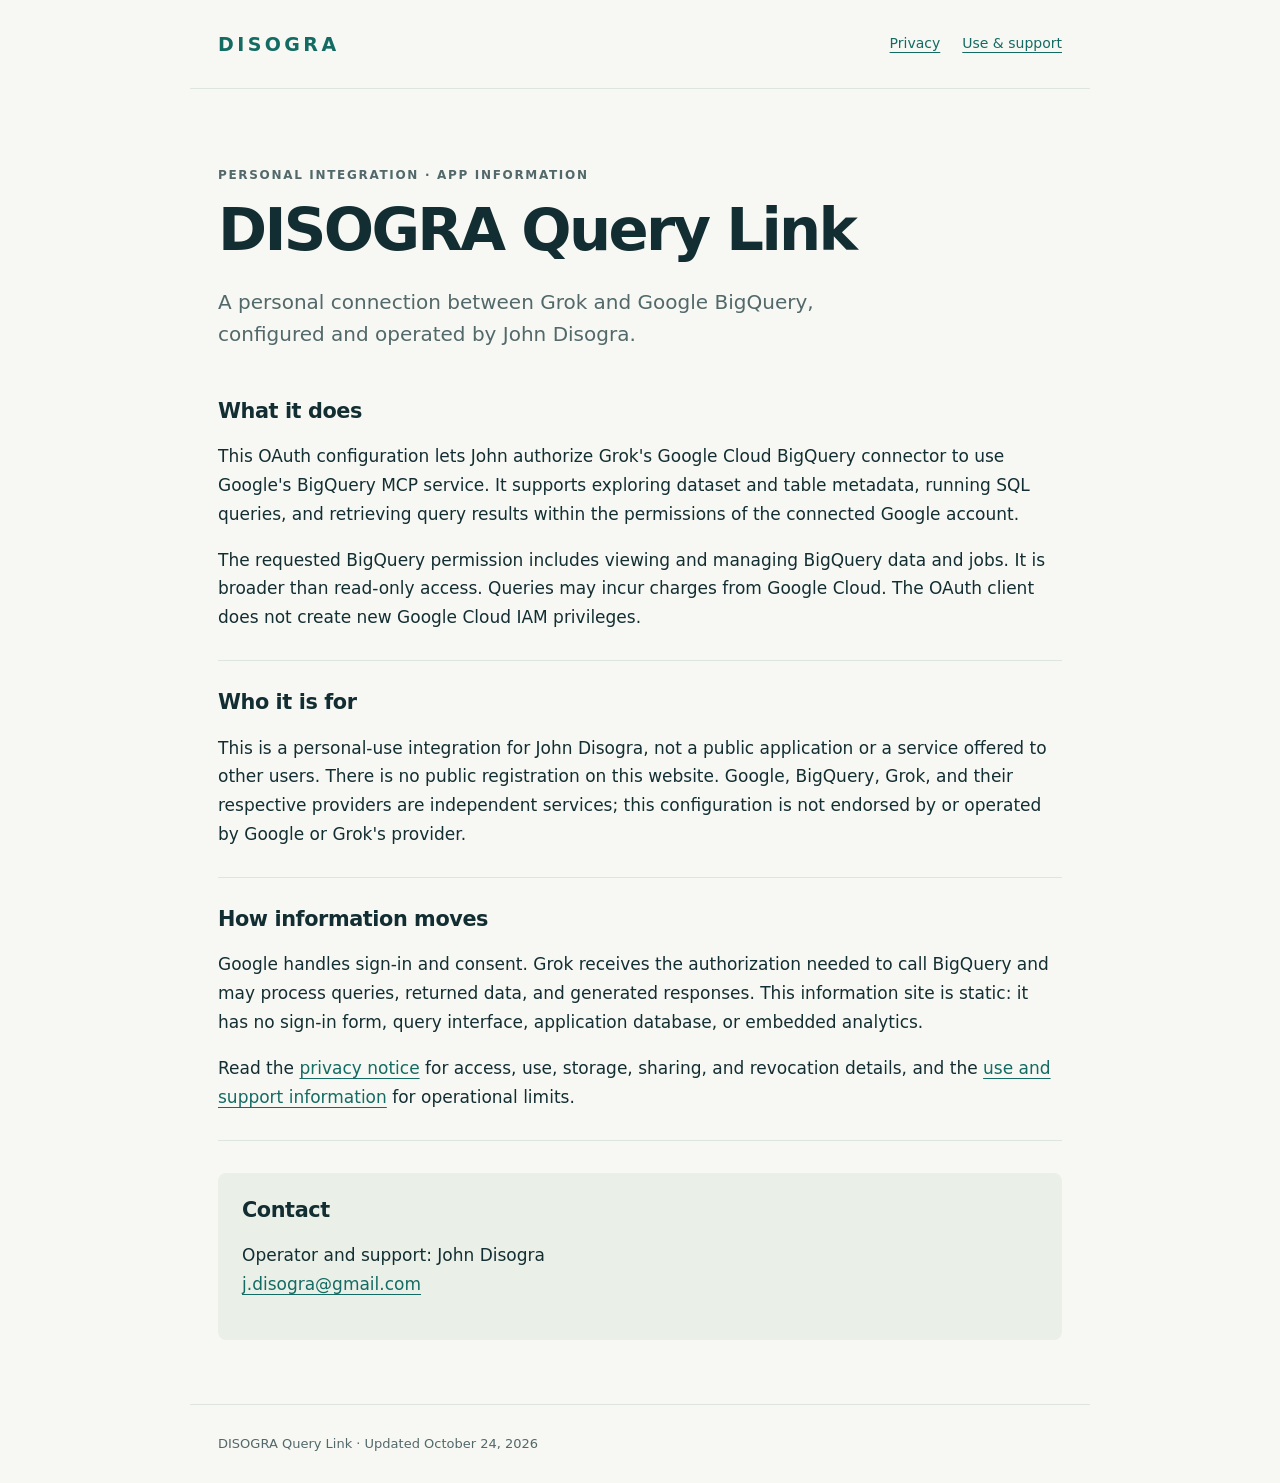
==== index.html @ edf75511 "Publish DISOGRA Query Link app information and privacy notice" ====
<!doctype html>
<html lang="en"><head><meta charset="utf-8"><meta name="google-site-verification" content="AIGytqUsSgkzhCaU9hr1_C96ME3fjzb-Z06iUtrJb94"><meta name="viewport" content="width=device-width,initial-scale=1"><meta name="description" content="Information about John Disogra's personal DISOGRA Query Link integration with Grok and Google BigQuery."><title>DISOGRA Query Link</title><link rel="stylesheet" href="style.css"></head>
<body><header><a class="brand" href="/">DISOGRA</a><nav aria-label="Main"><a href="/privacy/">Privacy</a><a href="/terms/">Use &amp; support</a></nav></header><main>
<p class="eyebrow">Personal integration · App information</p><h1>DISOGRA Query Link</h1><p class="lead">A personal connection between Grok and Google BigQuery, configured and operated by John Disogra.</p>
<section><h2>What it does</h2><p>This OAuth configuration lets John authorize Grok's Google Cloud BigQuery connector to use Google's BigQuery MCP service. It supports exploring dataset and table metadata, running SQL queries, and retrieving query results within the permissions of the connected Google account.</p><p>The requested BigQuery permission includes viewing and managing BigQuery data and jobs. It is broader than read-only access. Queries may incur charges from Google Cloud. The OAuth client does not create new Google Cloud IAM privileges.</p></section>
<section><h2>Who it is for</h2><p>This is a personal-use integration for John Disogra, not a public application or a service offered to other users. There is no public registration on this website. Google, BigQuery, Grok, and their respective providers are independent services; this configuration is not endorsed by or operated by Google or Grok's provider.</p></section>
<section><h2>How information moves</h2><p>Google handles sign-in and consent. Grok receives the authorization needed to call BigQuery and may process queries, returned data, and generated responses. This information site is static: it has no sign-in form, query interface, application database, or embedded analytics.</p><p>Read the <a href="/privacy/">privacy notice</a> for access, use, storage, sharing, and revocation details, and the <a href="/terms/">use and support information</a> for operational limits.</p></section>
<aside><h2>Contact</h2><p>Operator and support: John Disogra<br><a href="mailto:j.disogra@gmail.com">j.disogra@gmail.com</a></p></aside>
</main><footer>DISOGRA Query Link · Updated October 24, 2026</footer></body></html>
---- style.css ----
:root{color-scheme:light;--ink:#132e32;--muted:#52686a;--accent:#146b63;--line:#dce5df;--paper:#f7f8f3}*{box-sizing:border-box}body{margin:0;background:var(--paper);color:var(--ink);font:17px/1.7 system-ui,-apple-system,BlinkMacSystemFont,"Segoe UI",sans-serif}header,main,footer{max-width:900px;margin:auto;padding:28px}header{display:flex;align-items:center;justify-content:space-between;border-bottom:1px solid var(--line);gap:20px}.brand{font-size:19px;letter-spacing:.18em;font-weight:750;text-decoration:none}nav{display:flex;gap:22px;flex-wrap:wrap;font-size:14px}a{color:var(--accent);text-underline-offset:4px}main{padding-top:64px;padding-bottom:64px}h1{font-size:clamp(2.3rem,6vw,3.7rem);letter-spacing:-.045em;line-height:1.08;font-weight:650;margin:10px 0 24px}h2{font-size:1.3rem;letter-spacing:-.02em;line-height:1.3;margin-top:0}.eyebrow{font-size:12px;text-transform:uppercase;letter-spacing:.14em;color:var(--muted);font-weight:650}.lead{font-size:1.25rem;line-height:1.6;color:var(--muted);max-width:700px}section{padding:28px 0;border-bottom:1px solid var(--line)}section p:last-child{margin-bottom:0}aside{margin-top:32px;padding:24px;background:#eaf0e8;border-radius:8px}footer{font-size:13px;color:var(--muted);border-top:1px solid var(--line)}code{font-size:.85em;overflow-wrap:anywhere}a:focus-visible{outline:3px solid #d4a843;outline-offset:4px}@media(max-width:580px){header{align-items:flex-start;flex-direction:column}header,main,footer{padding-left:22px;padding-right:22px}main{padding-top:36px}nav{gap:18px}.lead{font-size:1.1rem}}
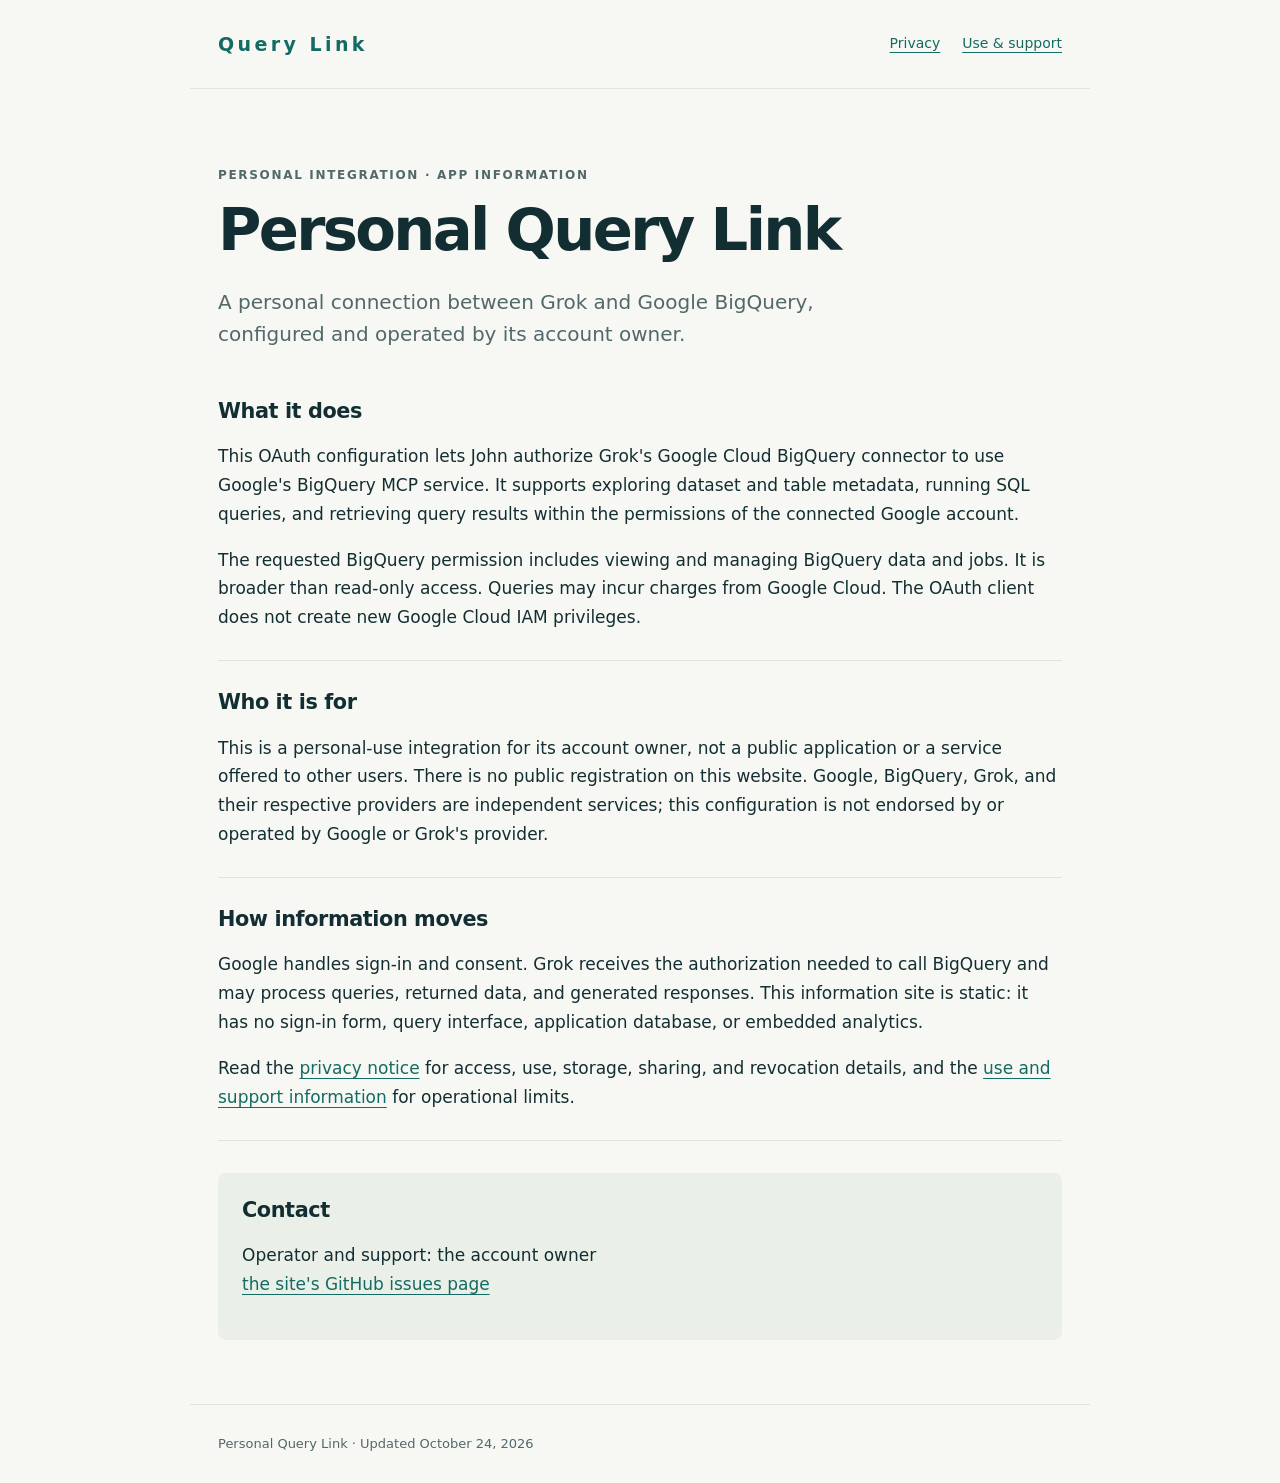
==== commit 52f71aa0: "Use a neutral name on the Query Link information pages" ====
--- a/index.html
+++ b/index.html
@@ -1,9 +1,9 @@
 <!doctype html>
-<html lang="en"><head><meta charset="utf-8"><meta name="google-site-verification" content="AIGytqUsSgkzhCaU9hr1_C96ME3fjzb-Z06iUtrJb94"><meta name="viewport" content="width=device-width,initial-scale=1"><meta name="description" content="Information about John Disogra's personal DISOGRA Query Link integration with Grok and Google BigQuery."><title>DISOGRA Query Link</title><link rel="stylesheet" href="style.css"></head>
-<body><header><a class="brand" href="/">DISOGRA</a><nav aria-label="Main"><a href="/privacy/">Privacy</a><a href="/terms/">Use &amp; support</a></nav></header><main>
-<p class="eyebrow">Personal integration · App information</p><h1>DISOGRA Query Link</h1><p class="lead">A personal connection between Grok and Google BigQuery, configured and operated by John Disogra.</p>
+<html lang="en"><head><meta charset="utf-8"><meta name="google-site-verification" content="AIGytqUsSgkzhCaU9hr1_C96ME3fjzb-Z06iUtrJb94"><meta name="viewport" content="width=device-width,initial-scale=1"><meta name="description" content="Information about a personal Query Link integration with Grok and Google BigQuery."><title>Personal Query Link</title><link rel="stylesheet" href="style.css"></head>
+<body><header><a class="brand" href="/">Query Link</a><nav aria-label="Main"><a href="/privacy/">Privacy</a><a href="/terms/">Use &amp; support</a></nav></header><main>
+<p class="eyebrow">Personal integration · App information</p><h1>Personal Query Link</h1><p class="lead">A personal connection between Grok and Google BigQuery, configured and operated by its account owner.</p>
 <section><h2>What it does</h2><p>This OAuth configuration lets John authorize Grok's Google Cloud BigQuery connector to use Google's BigQuery MCP service. It supports exploring dataset and table metadata, running SQL queries, and retrieving query results within the permissions of the connected Google account.</p><p>The requested BigQuery permission includes viewing and managing BigQuery data and jobs. It is broader than read-only access. Queries may incur charges from Google Cloud. The OAuth client does not create new Google Cloud IAM privileges.</p></section>
-<section><h2>Who it is for</h2><p>This is a personal-use integration for John Disogra, not a public application or a service offered to other users. There is no public registration on this website. Google, BigQuery, Grok, and their respective providers are independent services; this configuration is not endorsed by or operated by Google or Grok's provider.</p></section>
+<section><h2>Who it is for</h2><p>This is a personal-use integration for its account owner, not a public application or a service offered to other users. There is no public registration on this website. Google, BigQuery, Grok, and their respective providers are independent services; this configuration is not endorsed by or operated by Google or Grok's provider.</p></section>
 <section><h2>How information moves</h2><p>Google handles sign-in and consent. Grok receives the authorization needed to call BigQuery and may process queries, returned data, and generated responses. This information site is static: it has no sign-in form, query interface, application database, or embedded analytics.</p><p>Read the <a href="/privacy/">privacy notice</a> for access, use, storage, sharing, and revocation details, and the <a href="/terms/">use and support information</a> for operational limits.</p></section>
-<aside><h2>Contact</h2><p>Operator and support: John Disogra<br><a href="mailto:j.disogra@gmail.com">j.disogra@gmail.com</a></p></aside>
-</main><footer>DISOGRA Query Link · Updated October 24, 2026</footer></body></html>
+<aside><h2>Contact</h2><p>Operator and support: the account owner<br><a href="https://github.com/SHADOWPR0/SHADOWPR0.github.io/issues">the site's GitHub issues page</a></p></aside>
+</main><footer>Personal Query Link · Updated October 24, 2026</footer></body></html>
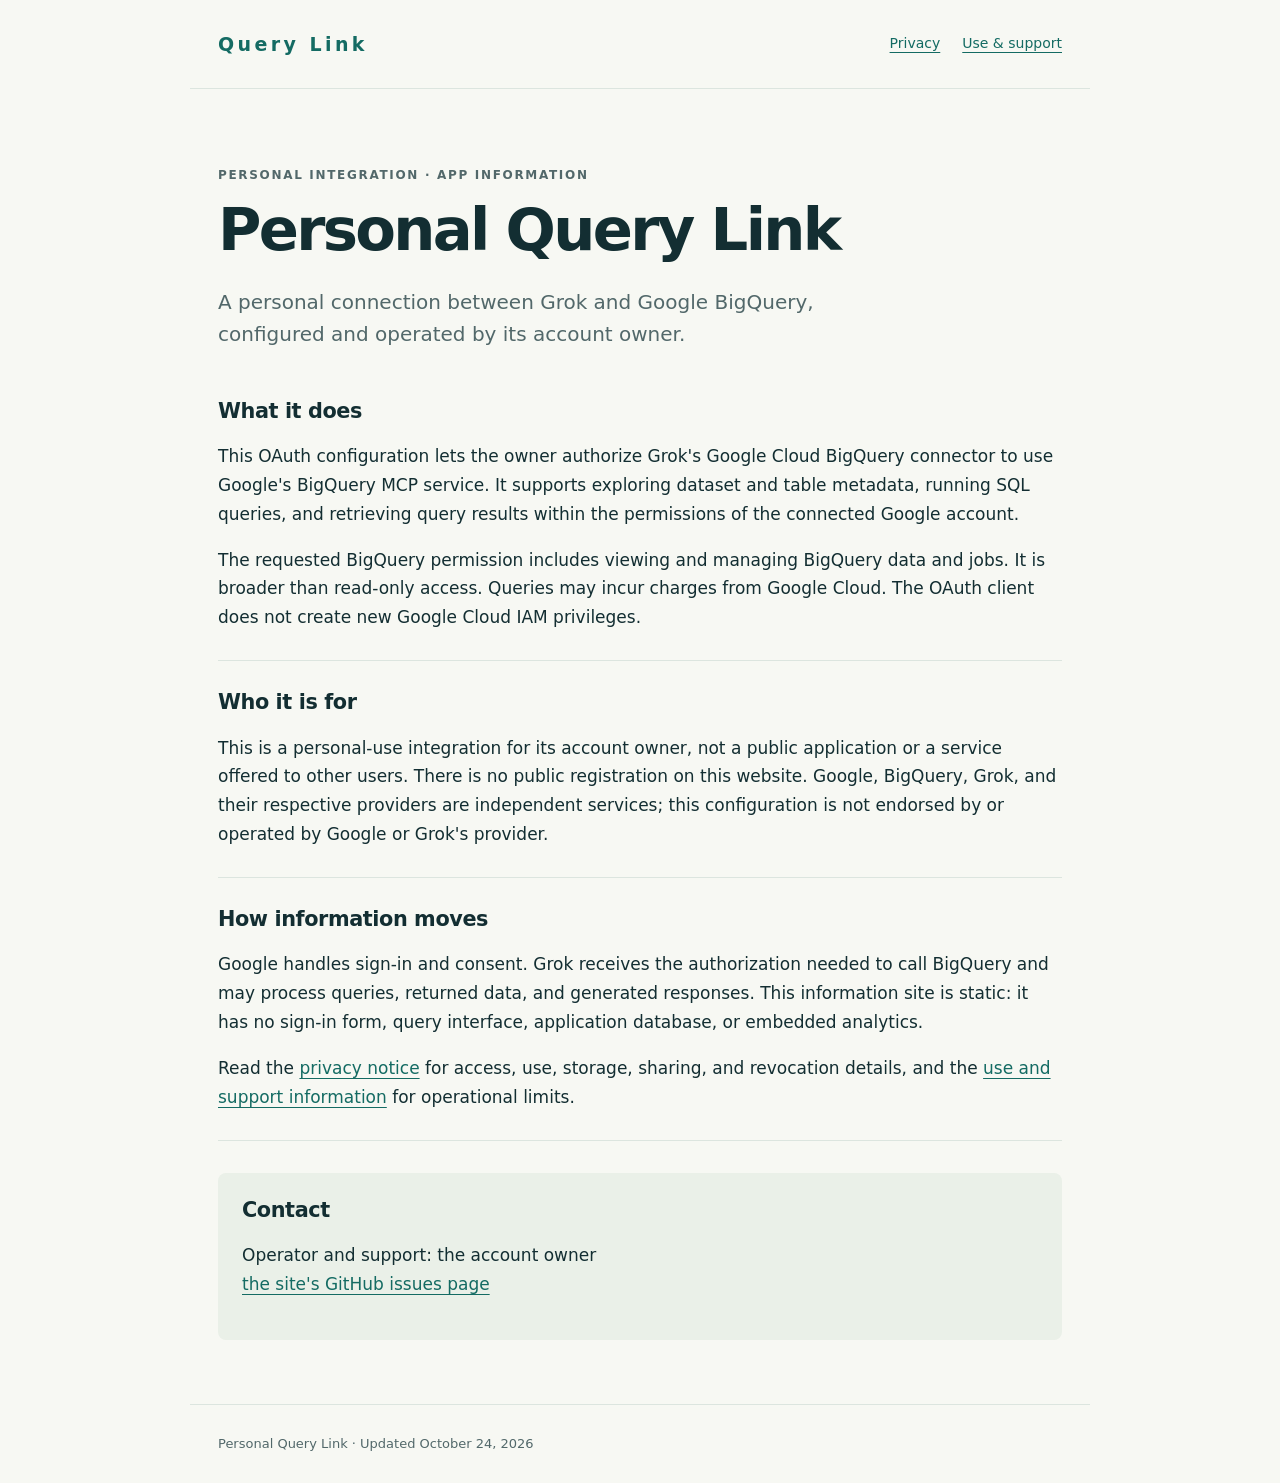
==== commit 6f220b6e: "Copy edit" ====
--- a/index.html
+++ b/index.html
@@ -2,7 +2,7 @@
 <html lang="en"><head><meta charset="utf-8"><meta name="google-site-verification" content="AIGytqUsSgkzhCaU9hr1_C96ME3fjzb-Z06iUtrJb94"><meta name="viewport" content="width=device-width,initial-scale=1"><meta name="description" content="Information about a personal Query Link integration with Grok and Google BigQuery."><title>Personal Query Link</title><link rel="stylesheet" href="style.css"></head>
 <body><header><a class="brand" href="/">Query Link</a><nav aria-label="Main"><a href="/privacy/">Privacy</a><a href="/terms/">Use &amp; support</a></nav></header><main>
 <p class="eyebrow">Personal integration · App information</p><h1>Personal Query Link</h1><p class="lead">A personal connection between Grok and Google BigQuery, configured and operated by its account owner.</p>
-<section><h2>What it does</h2><p>This OAuth configuration lets John authorize Grok's Google Cloud BigQuery connector to use Google's BigQuery MCP service. It supports exploring dataset and table metadata, running SQL queries, and retrieving query results within the permissions of the connected Google account.</p><p>The requested BigQuery permission includes viewing and managing BigQuery data and jobs. It is broader than read-only access. Queries may incur charges from Google Cloud. The OAuth client does not create new Google Cloud IAM privileges.</p></section>
+<section><h2>What it does</h2><p>This OAuth configuration lets the owner authorize Grok's Google Cloud BigQuery connector to use Google's BigQuery MCP service. It supports exploring dataset and table metadata, running SQL queries, and retrieving query results within the permissions of the connected Google account.</p><p>The requested BigQuery permission includes viewing and managing BigQuery data and jobs. It is broader than read-only access. Queries may incur charges from Google Cloud. The OAuth client does not create new Google Cloud IAM privileges.</p></section>
 <section><h2>Who it is for</h2><p>This is a personal-use integration for its account owner, not a public application or a service offered to other users. There is no public registration on this website. Google, BigQuery, Grok, and their respective providers are independent services; this configuration is not endorsed by or operated by Google or Grok's provider.</p></section>
 <section><h2>How information moves</h2><p>Google handles sign-in and consent. Grok receives the authorization needed to call BigQuery and may process queries, returned data, and generated responses. This information site is static: it has no sign-in form, query interface, application database, or embedded analytics.</p><p>Read the <a href="/privacy/">privacy notice</a> for access, use, storage, sharing, and revocation details, and the <a href="/terms/">use and support information</a> for operational limits.</p></section>
 <aside><h2>Contact</h2><p>Operator and support: the account owner<br><a href="https://github.com/SHADOWPR0/SHADOWPR0.github.io/issues">the site's GitHub issues page</a></p></aside>
